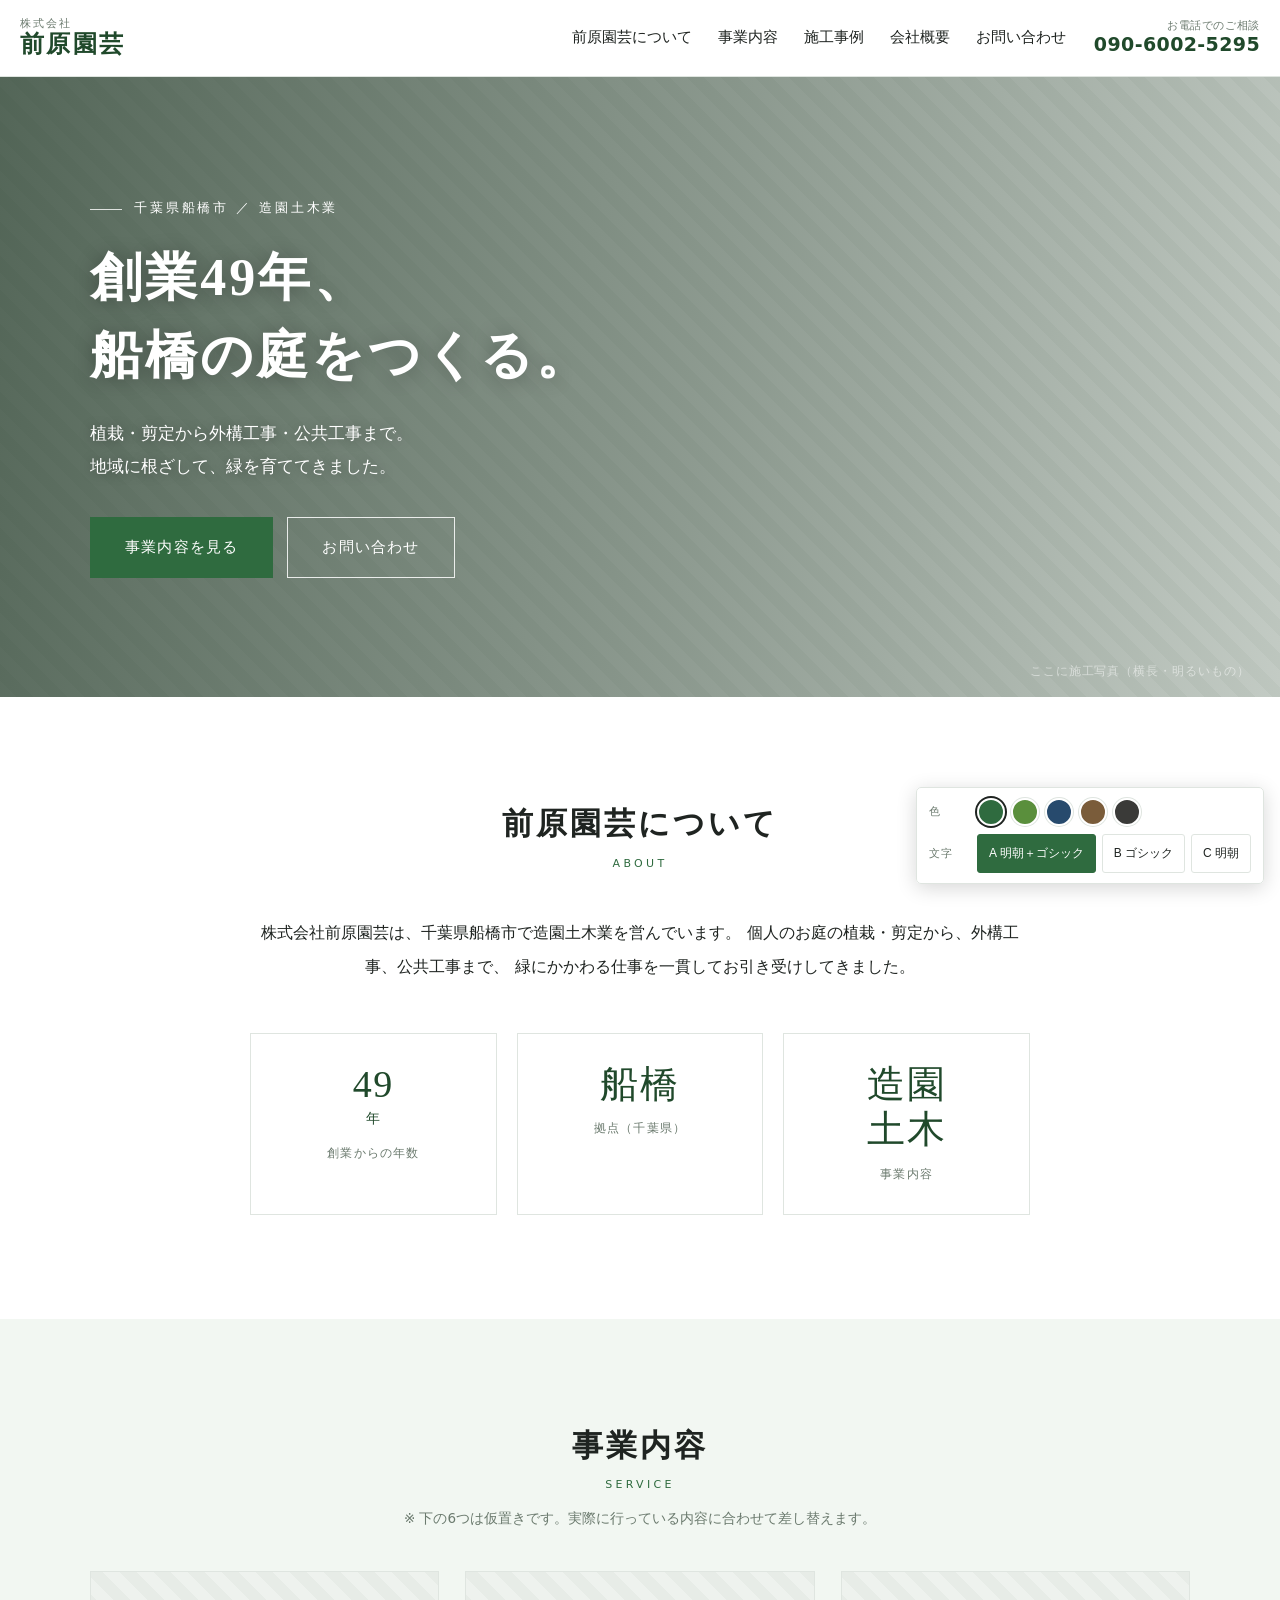
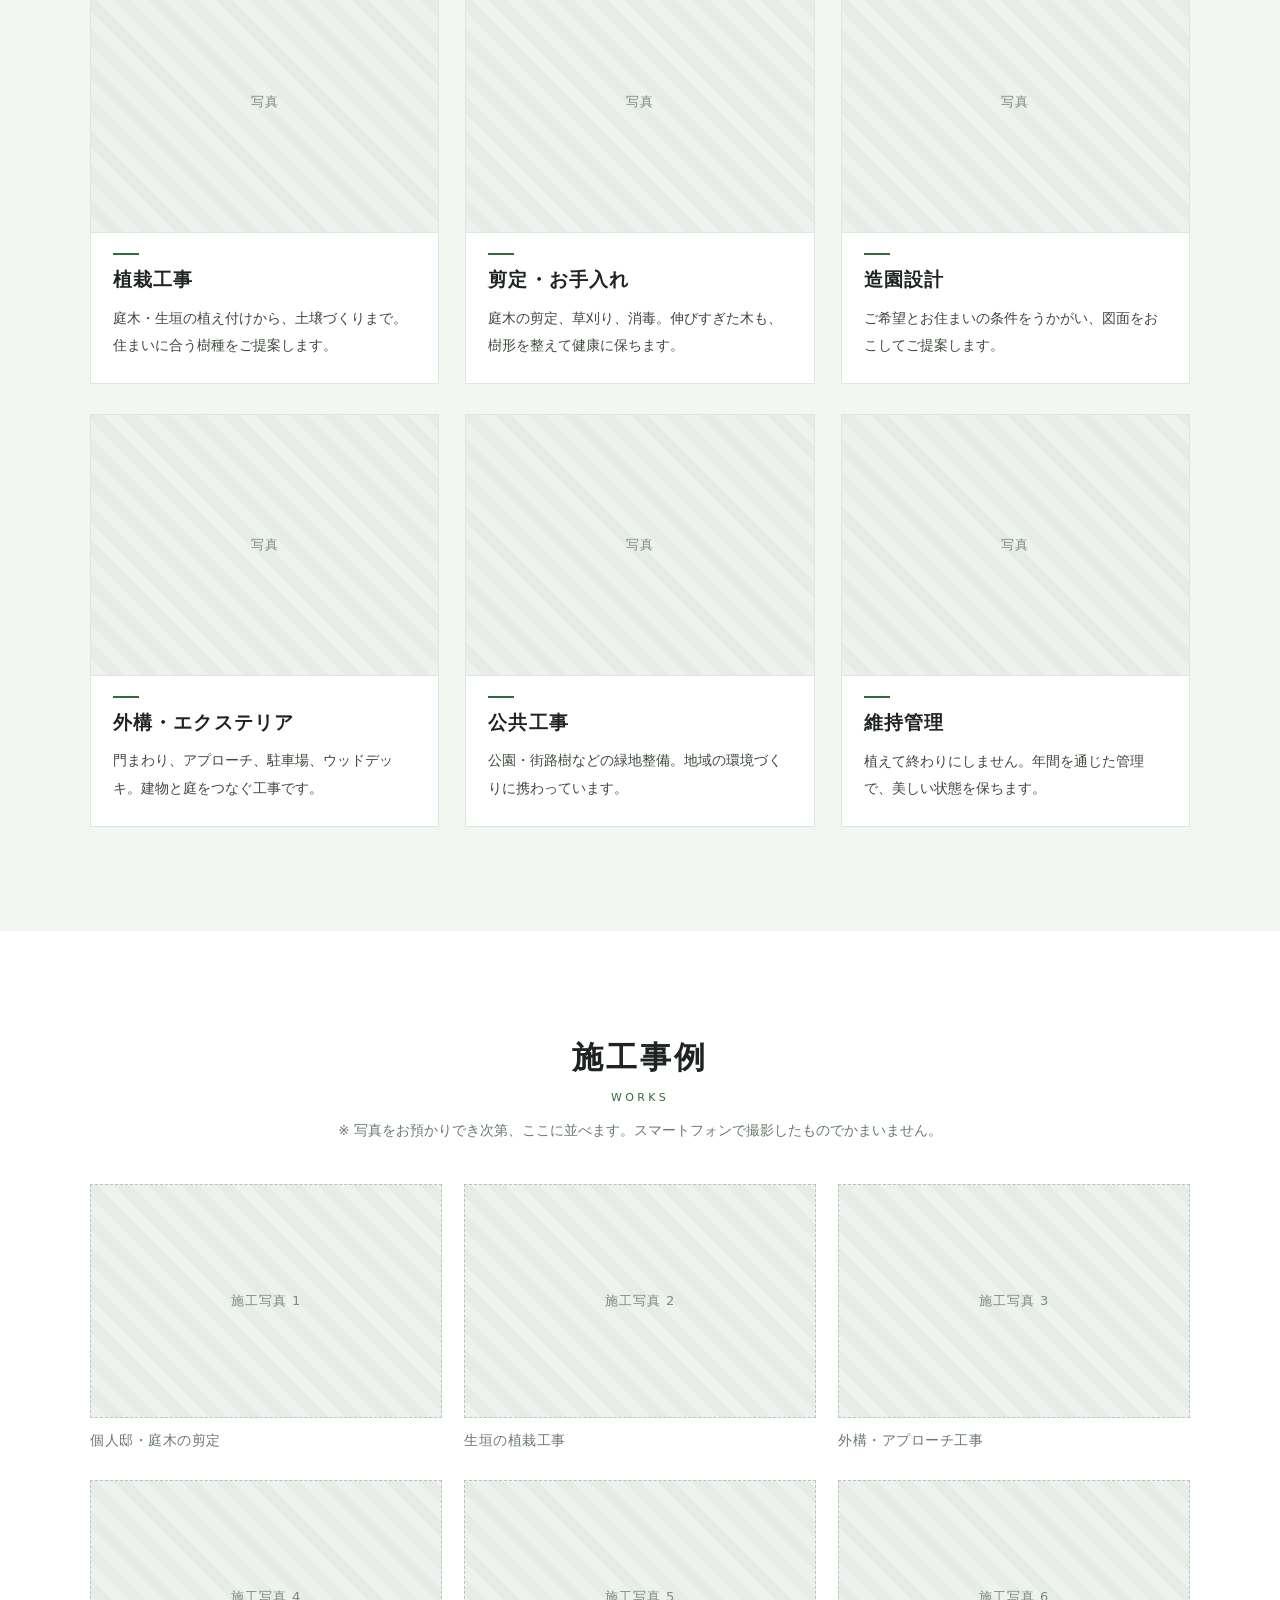
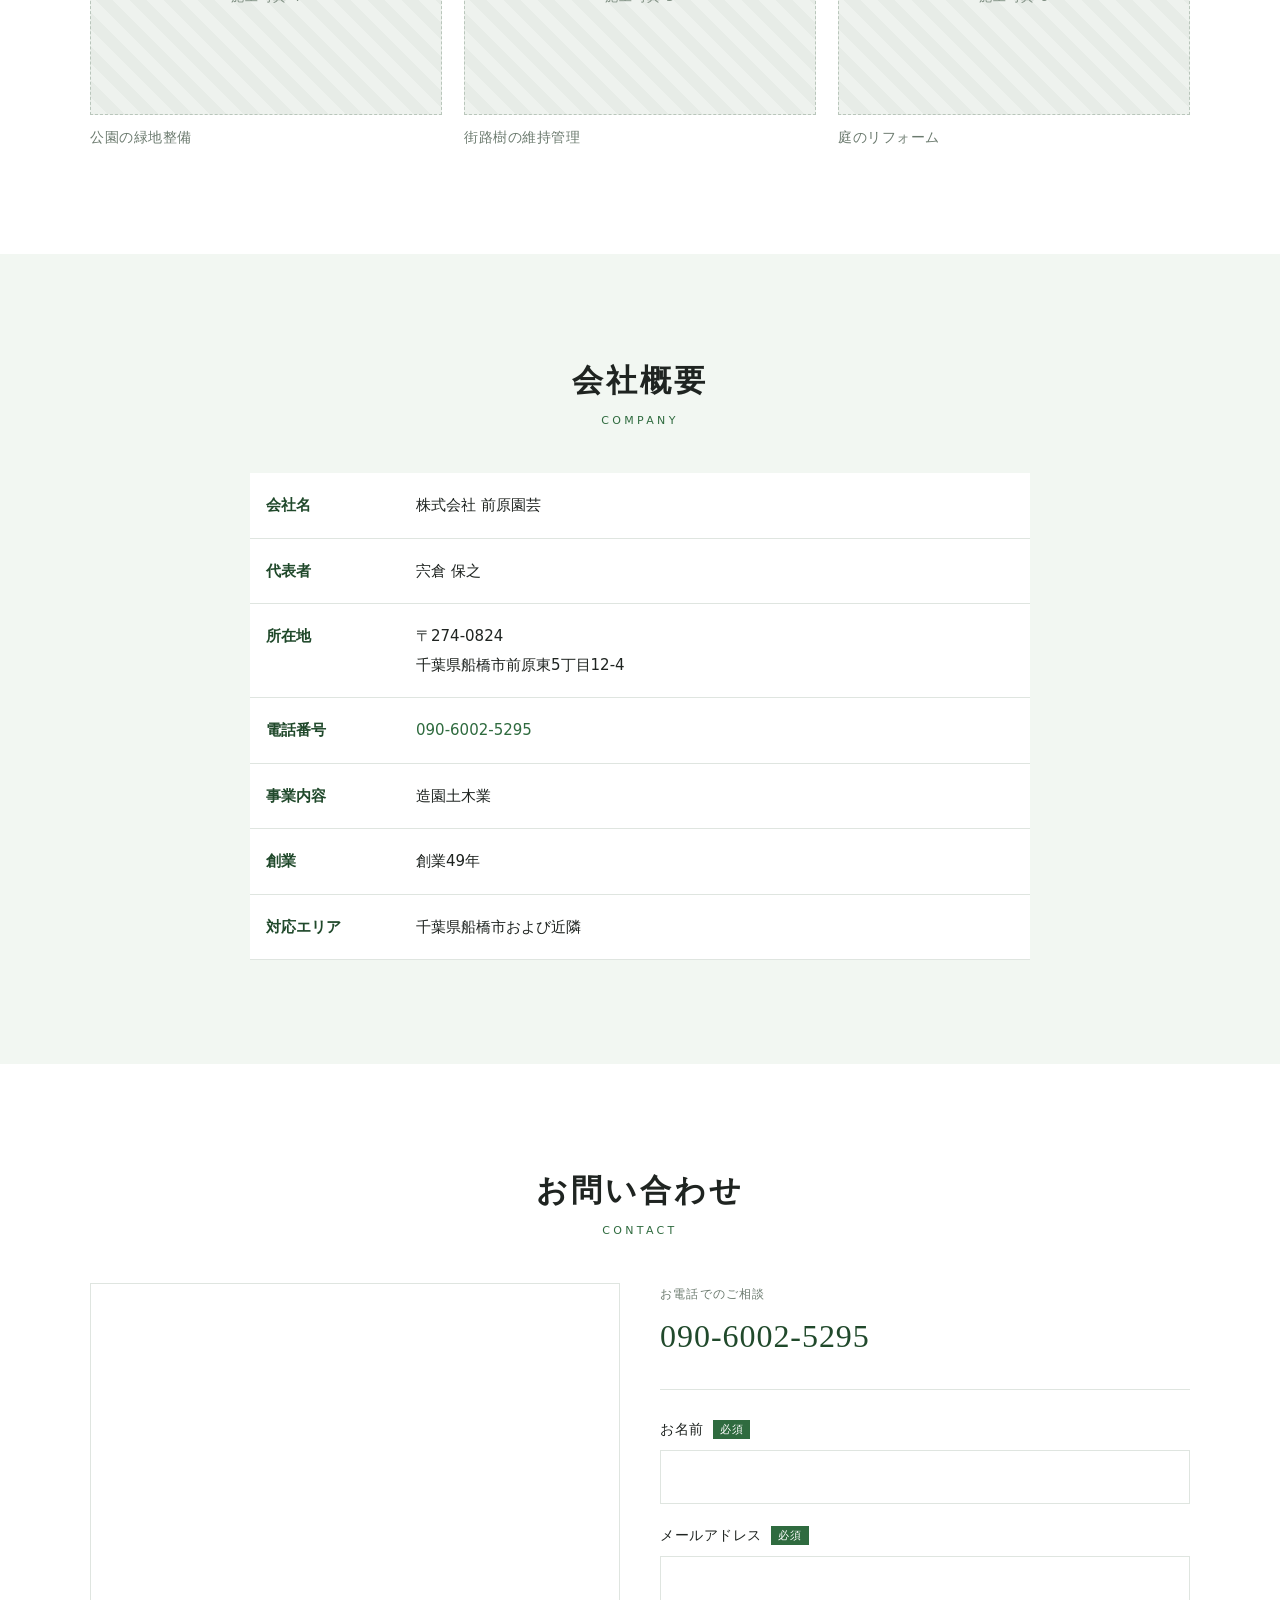
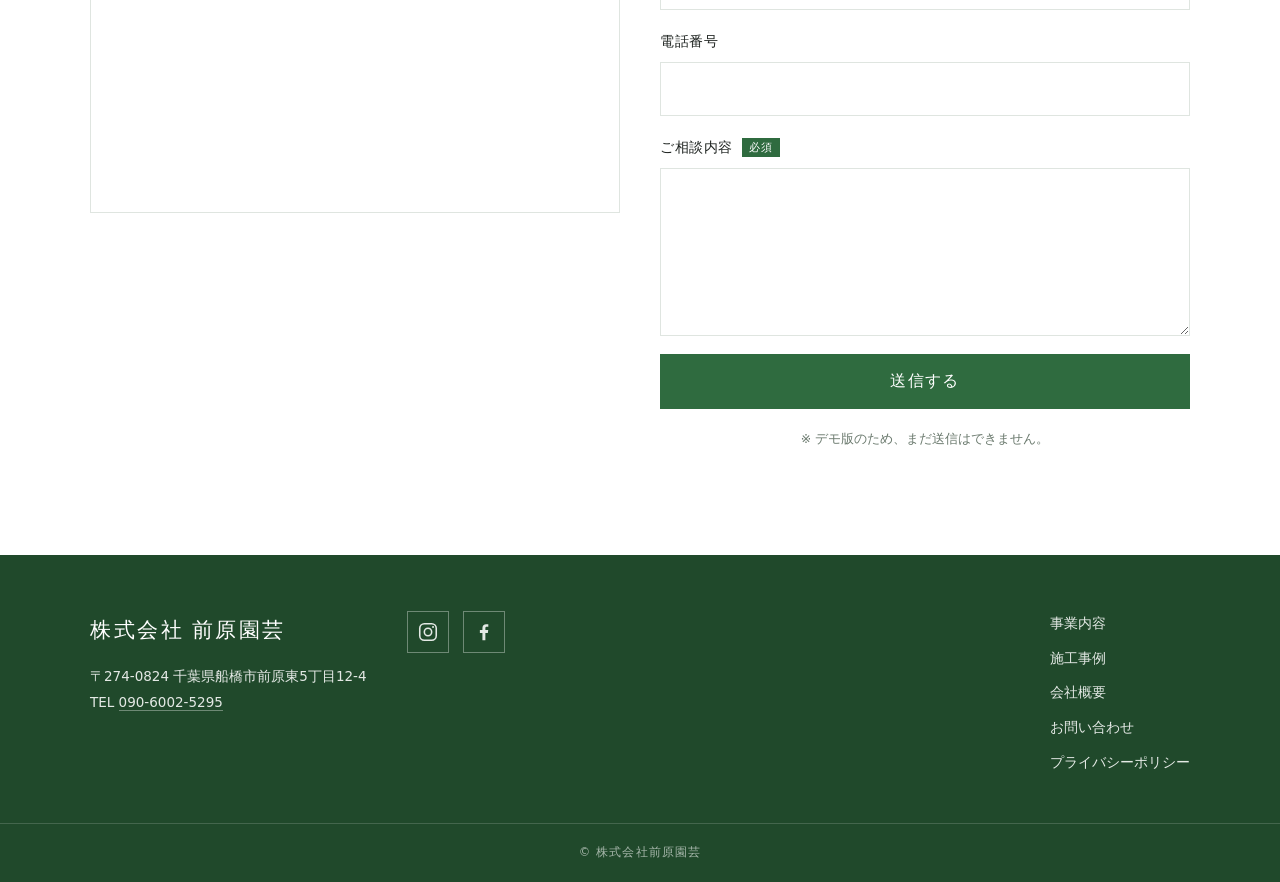
==== index.html @ 67236394 "前原園芸コーポレートサイト デモ版" ====
<!DOCTYPE html>
<html lang="ja">
<head>
<meta charset="UTF-8">
<meta name="viewport" content="width=device-width, initial-scale=1">

<!-- ★デモ版：公開時に必ず消す。検索結果に出さないための指定 -->
<meta name="robots" content="noindex,nofollow">

<title>株式会社前原園芸｜千葉県船橋市の造園土木</title>
<meta name="description" content="千葉県船橋市の造園土木業、株式会社前原園芸。創業49年。植栽・剪定・造園設計から外構工事・公共工事まで承ります。">
<!-- フォント（パターンB・Cで使用）。1つに決まったら、使う分だけ残す -->
<link rel="preconnect" href="https://fonts.googleapis.com">
<link rel="preconnect" href="https://fonts.gstatic.com" crossorigin>
<link href="https://fonts.googleapis.com/css2?family=Noto+Sans+JP:wght@400;500;700&family=Noto+Serif+JP:wght@400;600&family=Shippori+Mincho+B1:wght@600&display=swap" rel="stylesheet">

<!-- ★色とフォントのパターン。決まったら1つずつだけ残して、下の切り替えパネルを消す -->
<link rel="stylesheet" href="color-a.css" id="colorset">
<link rel="stylesheet" href="font-a.css" id="fontset">
<link rel="stylesheet" href="style.css">
</head>
<body>

<!-- ══════════ ヘッダー ══════════ -->
<header class="header">
  <div class="header__inner">
    <a class="logo" href="#top">
      <span class="logo__sub">株式会社</span>
      <span class="logo__main">前原園芸</span>
    </a>

    <nav class="nav" id="nav">
      <a href="#about">前原園芸について</a>
      <a href="#service">事業内容</a>
      <a href="#works">施工事例</a>
      <a href="#company">会社概要</a>
      <a href="#contact">お問い合わせ</a>
    </nav>

    <a class="header__tel" href="tel:09060025295">
      <span class="header__tel-label">お電話でのご相談</span>
      <span class="header__tel-num">090-6002-5295</span>
    </a>

    <button class="burger" id="burger" aria-label="メニューを開く" aria-expanded="false">
      <span></span><span></span><span></span>
    </button>
  </div>
</header>

<!-- ══════════ ヒーロー ══════════ -->
<section class="hero" id="top">
  <!-- ★写真が届いたら、この div の背景に施工写真を入れる -->
  <div class="hero__media ph ph--hero" data-ph="ここに施工写真（横長・明るいもの）"></div>
  <div class="hero__body">
    <p class="hero__eyebrow">千葉県船橋市 ／ 造園土木業</p>
    <h1 class="hero__title">創業49年、<br>船橋の庭をつくる。</h1>
    <p class="hero__lead">植栽・剪定から外構工事・公共工事まで。<br>地域に根ざして、緑を育ててきました。</p>
    <div class="hero__btns">
      <a class="btn btn--primary" href="#service">事業内容を見る</a>
      <a class="btn btn--ghost" href="#contact">お問い合わせ</a>
    </div>
  </div>
</section>

<!-- ══════════ 前原園芸について ══════════ -->
<section class="section" id="about">
  <div class="wrap wrap--narrow">
    <h2 class="sec-title">前原園芸について<span class="sec-title__en">ABOUT</span></h2>
    <p class="lead-text">
      株式会社前原園芸は、千葉県船橋市で造園土木業を営んでいます。<!-- ★本文は仮。お客さんの紹介文が届いたら差し替える -->
      個人のお庭の植栽・剪定から、外構工事、公共工事まで、
      緑にかかわる仕事を一貫してお引き受けしてきました。
    </p>
    <ul class="facts">
      <li class="facts__item"><span class="facts__num">49</span><span class="facts__unit">年</span><span class="facts__label">創業からの年数</span></li>
      <li class="facts__item"><span class="facts__num">船橋</span><span class="facts__label">拠点（千葉県）</span></li>
      <li class="facts__item"><span class="facts__num">造園<br>土木</span><span class="facts__label">事業内容</span></li>
    </ul>
  </div>
</section>

<!-- ══════════ 事業内容 ══════════ -->
<section class="section section--soft" id="service">
  <div class="wrap">
    <h2 class="sec-title">事業内容<span class="sec-title__en">SERVICE</span></h2>
    <p class="sec-desc">※ 下の6つは仮置きです。実際に行っている内容に合わせて差し替えます。</p>

    <div class="cards">
      <article class="card">
        <div class="ph ph--card" data-ph="写真"></div>
        <h3 class="card__title">植栽工事</h3>
        <p class="card__text">庭木・生垣の植え付けから、土壌づくりまで。住まいに合う樹種をご提案します。</p>
      </article>
      <article class="card">
        <div class="ph ph--card" data-ph="写真"></div>
        <h3 class="card__title">剪定・お手入れ</h3>
        <p class="card__text">庭木の剪定、草刈り、消毒。伸びすぎた木も、樹形を整えて健康に保ちます。</p>
      </article>
      <article class="card">
        <div class="ph ph--card" data-ph="写真"></div>
        <h3 class="card__title">造園設計</h3>
        <p class="card__text">ご希望とお住まいの条件をうかがい、図面をおこしてご提案します。</p>
      </article>
      <article class="card">
        <div class="ph ph--card" data-ph="写真"></div>
        <h3 class="card__title">外構・エクステリア</h3>
        <p class="card__text">門まわり、アプローチ、駐車場、ウッドデッキ。建物と庭をつなぐ工事です。</p>
      </article>
      <article class="card">
        <div class="ph ph--card" data-ph="写真"></div>
        <h3 class="card__title">公共工事</h3>
        <p class="card__text">公園・街路樹などの緑地整備。地域の環境づくりに携わっています。</p>
      </article>
      <article class="card">
        <div class="ph ph--card" data-ph="写真"></div>
        <h3 class="card__title">維持管理</h3>
        <p class="card__text">植えて終わりにしません。年間を通じた管理で、美しい状態を保ちます。</p>
      </article>
    </div>
  </div>
</section>

<!-- ══════════ 施工事例 ══════════ -->
<section class="section" id="works">
  <div class="wrap">
    <h2 class="sec-title">施工事例<span class="sec-title__en">WORKS</span></h2>
    <p class="sec-desc">※ 写真をお預かりでき次第、ここに並べます。スマートフォンで撮影したものでかまいません。</p>

    <div class="works">
      <figure class="works__item"><div class="ph ph--work" data-ph="施工写真 1"></div><figcaption>個人邸・庭木の剪定</figcaption></figure>
      <figure class="works__item"><div class="ph ph--work" data-ph="施工写真 2"></div><figcaption>生垣の植栽工事</figcaption></figure>
      <figure class="works__item"><div class="ph ph--work" data-ph="施工写真 3"></div><figcaption>外構・アプローチ工事</figcaption></figure>
      <figure class="works__item"><div class="ph ph--work" data-ph="施工写真 4"></div><figcaption>公園の緑地整備</figcaption></figure>
      <figure class="works__item"><div class="ph ph--work" data-ph="施工写真 5"></div><figcaption>街路樹の維持管理</figcaption></figure>
      <figure class="works__item"><div class="ph ph--work" data-ph="施工写真 6"></div><figcaption>庭のリフォーム</figcaption></figure>
    </div>
  </div>
</section>

<!-- ══════════ 会社概要 ══════════ -->
<section class="section section--soft" id="company">
  <div class="wrap wrap--narrow">
    <h2 class="sec-title">会社概要<span class="sec-title__en">COMPANY</span></h2>
    <table class="table">
      <tr><th>会社名</th><td>株式会社 前原園芸</td></tr>
      <tr><th>代表者</th><td>宍倉 保之</td></tr>
      <tr><th>所在地</th><td>〒274-0824<br>千葉県船橋市前原東5丁目12-4</td></tr>
      <tr><th>電話番号</th><td><a href="tel:09060025295">090-6002-5295</a></td></tr>
      <tr><th>事業内容</th><td>造園土木業</td></tr>
      <tr><th>創業</th><td>創業49年<!-- ★西暦が分かったら「1977年（昭和52年）」の形に直す --></td></tr>
      <tr><th>対応エリア</th><td>千葉県船橋市および近隣<!-- ★要確認 --></td></tr>
    </table>
  </div>
</section>

<!-- ══════════ お問い合わせ ══════════ -->
<section class="section" id="contact">
  <div class="wrap">
    <h2 class="sec-title">お問い合わせ<span class="sec-title__en">CONTACT</span></h2>

    <div class="contact">
      <div class="contact__map">
        <!-- ★地図：住所から表示。ピンの位置がずれていたら差し替える -->
        <iframe
          src="https://www.google.com/maps?q=%E5%8D%83%E8%91%89%E7%9C%8C%E8%88%B9%E6%A9%8B%E5%B8%82%E5%89%8D%E5%8E%9F%E6%9D%B15-12-4&output=embed"
          title="株式会社前原園芸の所在地"
          loading="lazy" referrerpolicy="no-referrer-when-downgrade"></iframe>
      </div>

      <div class="contact__body">
        <p class="contact__tel-block">
          <span class="contact__tel-label">お電話でのご相談</span>
          <a class="contact__tel" href="tel:09060025295">090-6002-5295</a>
        </p>

        <!-- ★デモ版のため、まだ送信できません。公開時にPHPのメールフォームをつなぎます -->
        <form class="form" onsubmit="return false;">
          <label><span class="form__head">お名前<span class="req">必須</span></span>
            <input type="text" name="name" required>
          </label>
          <label><span class="form__head">メールアドレス<span class="req">必須</span></span>
            <input type="email" name="email" required>
          </label>
          <label><span class="form__head">電話番号</span>
            <input type="tel" name="tel">
          </label>
          <label><span class="form__head">ご相談内容<span class="req">必須</span></span>
            <textarea name="body" rows="5" required></textarea>
          </label>
          <button class="btn btn--primary btn--wide" type="submit">送信する</button>
          <p class="form__note">※ デモ版のため、まだ送信はできません。</p>
        </form>
      </div>
    </div>
  </div>
</section>

<!-- ══════════ フッター ══════════ -->
<footer class="footer">
  <div class="wrap footer__inner">
    <div class="footer__brand">
      <p class="footer__name">株式会社 前原園芸</p>
      <p class="footer__addr">〒274-0824 千葉県船橋市前原東5丁目12-4<br>TEL <a href="tel:09060025295">090-6002-5295</a></p>
    </div>

    <!-- ★SNS：URLが分かり次第 href を差し替える。使っていないものは削除する -->
    <div class="footer__sns">
      <a href="#" aria-label="Instagram" title="Instagram（URL未定）">
        <svg viewBox="0 0 24 24" width="22" height="22" fill="none" stroke="currentColor" stroke-width="1.7">
          <rect x="3" y="3" width="18" height="18" rx="5"/><circle cx="12" cy="12" r="4"/><circle cx="17.5" cy="6.5" r="1.1" fill="currentColor" stroke="none"/>
        </svg>
      </a>
      <a href="#" aria-label="Facebook" title="Facebook（URL未定）">
        <svg viewBox="0 0 24 24" width="22" height="22" fill="currentColor">
          <path d="M13.5 21v-8h2.7l.4-3.1h-3.1V7.9c0-.9.25-1.5 1.55-1.5h1.65V3.6c-.29-.04-1.27-.12-2.41-.12-2.38 0-4.01 1.45-4.01 4.12V9.9H7.5V13h2.78v8h3.22z"/>
        </svg>
      </a>
    </div>

    <nav class="footer__nav">
      <a href="#service">事業内容</a>
      <a href="#works">施工事例</a>
      <a href="#company">会社概要</a>
      <a href="#contact">お問い合わせ</a>
      <!-- ★プライバシーポリシーのページは、作ることが決まったら privacy.html を用意して差し替える -->
      <a href="#">プライバシーポリシー</a>
    </nav>
  </div>
  <p class="copyright">&copy; 株式会社前原園芸</p>
</footer>

<!-- ══════════ ★デモ専用：色とフォントの切り替え（決定したら、このブロックとscriptを削除する） ══════════ -->
<div class="pick" id="pick">
  <div class="pick__row">
    <span class="pick__label">色</span>
    <button class="sw" data-color="a" style="--c:#2f6b3f" title="深緑（現在）"></button>
    <button class="sw" data-color="b" style="--c:#5a8f3c" title="若草"></button>
    <button class="sw" data-color="c" style="--c:#274a6d" title="藍"></button>
    <button class="sw" data-color="d" style="--c:#7a5c3a" title="土"></button>
    <button class="sw" data-color="e" style="--c:#3a3a38" title="墨"></button>
  </div>
  <div class="pick__row">
    <span class="pick__label">文字</span>
    <button data-font="a">A 明朝＋ゴシック</button>
    <button data-font="b">B ゴシック</button>
    <button data-font="c">C 明朝</button>
  </div>
</div>

<script>
// ★デモ専用：色とフォントの切り替え（?color=c&font=b のようにURLでも指定できる）
(function () {
  var box = document.getElementById('pick');
  var sets = {
    color: { link: document.getElementById('colorset'), keys: 'abcde', attr: 'color' },
    font:  { link: document.getElementById('fontset'),  keys: 'abc',   attr: 'font'  }
  };
  function apply(kind, k) {
    var set = sets[kind];
    if (set.keys.indexOf(k) < 0) k = 'a';
    set.link.href = kind + '-' + k + '.css';
    Array.prototype.forEach.call(box.querySelectorAll('[data-' + set.attr + ']'), function (b) {
      b.classList.toggle('is-on', b.dataset[set.attr] === k);
    });
    try { localStorage.setItem('maebara-' + kind, k); } catch (e) {}
  }
  var q = new URLSearchParams(location.search);
  Object.keys(sets).forEach(function (kind) {
    var saved = null;
    try { saved = localStorage.getItem('maebara-' + kind); } catch (e) {}
    apply(kind, q.get(kind) || saved || 'a');
  });
  box.addEventListener('click', function (e) {
    var d = e.target.dataset || {};
    if (d.color) apply('color', d.color);
    if (d.font)  apply('font',  d.font);
  });
})();
</script>

<script>
// スマートフォンのメニュー開閉
(function () {
  var b = document.getElementById('burger'), n = document.getElementById('nav');
  b.addEventListener('click', function () {
    var open = n.classList.toggle('is-open');
    b.classList.toggle('is-open', open);
    b.setAttribute('aria-expanded', open);
  });
  n.addEventListener('click', function (e) {
    if (e.target.tagName === 'A') { n.classList.remove('is-open'); b.classList.remove('is-open'); }
  });
})();
</script>

</body>
</html>
---- color-a.css ----
@charset "UTF-8";
/* 色パターンA：深緑 — 現在の色。造園らしく落ち着いた深い緑 */
:root{
  --accent:#2f6b3f;
  --accent-dark:#20492b;
  --accent-pale:#f2f7f2;
  /* ヒーロー写真の上にかける覆い（左が濃く、右が薄い） */
  --veil-1:rgba(24,48,30,.72);
  --veil-2:rgba(24,48,30,.45);
  --veil-3:rgba(24,48,30,.2);
}
---- font-a.css ----
@charset "UTF-8";
/* パターンA：明朝の見出し × ゴシックの本文（端末の標準フォント）
   印象：老舗・落ち着き・堅実。Webフォントを読み込まないので表示が最速。 */
:root{
  --font-body:"Hiragino Kaku Gothic ProN","Yu Gothic","YuGothic","Meiryo",system-ui,sans-serif;
  --font-head:"Hiragino Mincho ProN","Yu Mincho","YuMincho",serif;
  --head-weight:600;
}
---- style.css ----
@charset "UTF-8";
/* ============================================================
   株式会社前原園芸 コーポレートサイト
   デモ版（2026-09-24）／シンプル・白ベース＋緑1色
   ============================================================ */

/* テーマ色（--accent 系）と フォント（--font 系）は
   color-*.css / font-*.css 側で定義する。1つに決まったら、ここへ直接書いてよい */
:root{
  --ink:#1f2421;
  --muted:#6b7a6e;
  --line:#dfe5e0;
  --white:#fff;
  --wrap:1100px;
  --header-h:76px;
}

*,*::before,*::after{box-sizing:border-box;}
html{scroll-behavior:smooth;scroll-padding-top:var(--header-h);}
body{
  margin:0;
  font-family:var(--font-body);
  font-size:16px;line-height:1.9;color:var(--ink);background:var(--white);
  -webkit-font-smoothing:antialiased;
}
img{max-width:100%;display:block;}
a{color:inherit;text-decoration:none;}
h1,h2,h3{font-family:var(--font-head);font-weight:var(--head-weight);line-height:1.5;margin:0;}
ul{list-style:none;margin:0;padding:0;}

.wrap{width:min(100% - 40px,var(--wrap));margin-inline:auto;}
.wrap--narrow{width:min(100% - 40px,780px);}

/* ── 写真の仮枠（写真が届いたら削除する） ───────────── */
.ph{
  position:relative;background:
    repeating-linear-gradient(45deg,#eef2ee 0 12px,#e7ece7 12px 24px);
  border:1px dashed #b9c6bb;display:grid;place-items:center;
}
.ph::after{
  content:attr(data-ph);font-size:13px;color:#7c8c7f;letter-spacing:.08em;
  font-family:var(--font-body);text-align:center;padding:0 12px;
}
.ph--card{aspect-ratio:4/3;}
.ph--work{aspect-ratio:3/2;}

/* ══ ヘッダー ══════════════════════════════════════ */
.header{
  position:sticky;top:0;z-index:50;background:rgba(255,255,255,.96);
  border-bottom:1px solid var(--line);backdrop-filter:blur(6px);
}
.header__inner{
  width:min(100% - 32px,1240px);margin-inline:auto;height:var(--header-h);
  display:flex;align-items:center;gap:28px;
}
.logo{display:flex;flex-direction:column;line-height:1.15;flex-shrink:0;}
.logo__sub{font-size:11px;color:var(--muted);letter-spacing:.18em;}
.logo__main{
  font-family:var(--font-head);
  font-size:24px;font-weight:var(--head-weight);letter-spacing:.1em;color:var(--accent-dark);
}
.nav{display:flex;gap:26px;margin-left:auto;font-size:14.5px;}
.nav a{position:relative;padding:6px 0;color:var(--ink);transition:color .2s;}
.nav a::after{
  content:"";position:absolute;left:0;bottom:0;width:0;height:2px;
  background:var(--accent);transition:width .25s;
}
.nav a:hover{color:var(--accent);}
.nav a:hover::after{width:100%;}

.header__tel{display:flex;flex-direction:column;align-items:flex-end;line-height:1.3;flex-shrink:0;}
.header__tel-label{font-size:10.5px;color:var(--muted);letter-spacing:.06em;}
.header__tel-num{font-size:19px;font-weight:700;color:var(--accent-dark);letter-spacing:.02em;}

.burger{display:none;width:44px;height:44px;border:0;background:none;cursor:pointer;padding:10px;margin-left:auto;}
.burger span{display:block;height:2px;background:var(--accent-dark);margin:5px 0;transition:.3s;}
.burger.is-open span:nth-child(1){transform:translateY(7px) rotate(45deg);}
.burger.is-open span:nth-child(2){opacity:0;}
.burger.is-open span:nth-child(3){transform:translateY(-7px) rotate(-45deg);}

/* ══ ヒーロー ══════════════════════════════════════ */
.hero{position:relative;min-height:min(78vh,620px);display:grid;align-items:center;overflow:hidden;}
.hero__media{position:absolute;inset:0;border:0;}
.hero__media::before{
  content:"";position:absolute;inset:0;z-index:1;
  background:linear-gradient(100deg,var(--veil-1) 0%,var(--veil-2) 55%,var(--veil-3) 100%);
}
/* ヒーローの仮枠だけ、見出しと重ならないよう右下に逃がす */
.hero__media::after{
  position:absolute;right:18px;bottom:14px;z-index:2;
  color:#fff;opacity:.5;font-size:12px;
}
.hero__body{position:relative;z-index:3;width:min(100% - 40px,var(--wrap));margin-inline:auto;padding:80px 0;color:#fff;}
.hero__eyebrow{
  margin:0 0 18px;font-size:13px;letter-spacing:.22em;
  padding-left:44px;position:relative;
}
.hero__eyebrow::before{content:"";position:absolute;left:0;top:50%;width:32px;height:1px;background:rgba(255,255,255,.8);}
.hero__title{font-size:clamp(30px,5.2vw,52px);letter-spacing:.06em;text-shadow:0 2px 20px rgba(0,0,0,.3);}
.hero__lead{margin:22px 0 34px;font-size:clamp(14px,1.6vw,16.5px);line-height:2;text-shadow:0 1px 12px rgba(0,0,0,.35);}
.hero__btns{display:flex;gap:14px;flex-wrap:wrap;}

.btn{
  display:inline-block;padding:15px 34px;font-size:15px;letter-spacing:.08em;
  border:1.5px solid transparent;transition:.25s;cursor:pointer;
}
.btn--primary{background:var(--accent);color:#fff;border-color:var(--accent);}
.btn--primary:hover{background:var(--accent-dark);border-color:var(--accent-dark);}
.btn--ghost{border-color:rgba(255,255,255,.85);color:#fff;}
.btn--ghost:hover{background:rgba(255,255,255,.16);}
.btn--wide{width:100%;font-size:16px;padding:16px;}

/* ══ セクション共通 ═══════════════════════════════ */
.section{padding:clamp(60px,9vw,104px) 0;}
.section--soft{background:var(--accent-pale);}
.sec-title{
  font-size:clamp(23px,3.2vw,31px);letter-spacing:.1em;text-align:center;
  margin-bottom:12px;display:flex;flex-direction:column;align-items:center;gap:8px;
}
.sec-title__en{
  font-family:var(--font-body);font-size:11px;font-weight:400;
  letter-spacing:.3em;color:var(--accent);
}
.sec-desc{text-align:center;font-size:13.5px;color:var(--muted);margin:0 0 40px;}
.sec-title + .cards,.sec-title + .works,.sec-title + .table,.sec-title + .contact,.sec-title + .lead-text{margin-top:44px;}

.lead-text{font-size:16px;line-height:2.15;text-align:center;margin:0;}

/* ── 数字の並び ───────────────────────────── */
.facts{display:flex;gap:20px;margin-top:48px;flex-wrap:wrap;justify-content:center;}
.facts__item{
  flex:1 1 180px;border:1px solid var(--line);padding:28px 16px;text-align:center;background:#fff;
  display:flex;flex-direction:column;align-items:center;gap:4px;
}
.facts__num{
  font-family:var(--font-head);
  font-size:38px;line-height:1.2;color:var(--accent-dark);letter-spacing:.04em;
}
.facts__unit{font-size:14px;color:var(--accent-dark);margin-top:-6px;}
.facts__label{font-size:12px;color:var(--muted);letter-spacing:.1em;margin-top:6px;}

/* ── 事業内容カード ───────────────────────── */
.cards{display:grid;grid-template-columns:repeat(3,1fr);gap:30px 26px;}
.card{background:#fff;border:1px solid var(--line);}
.card .ph{border:0;border-bottom:1px solid var(--line);}
.card__title{
  font-size:18.5px;letter-spacing:.06em;padding:20px 22px 0;
  position:relative;
}
.card__title::before{content:"";display:block;width:26px;height:2px;background:var(--accent);margin-bottom:12px;}
.card__text{font-size:14px;line-height:1.95;color:#40493f;padding:10px 22px 24px;margin:0;}

/* ── 施工事例 ─────────────────────────────── */
.works{display:grid;grid-template-columns:repeat(3,1fr);gap:26px 22px;}
.works__item{margin:0;}
.works__item figcaption{font-size:13.5px;color:var(--muted);margin-top:10px;letter-spacing:.04em;}

/* ── 会社概要の表 ─────────────────────────── */
.table{width:100%;border-collapse:collapse;font-size:15px;background:#fff;}
.table th,.table td{border-bottom:1px solid var(--line);padding:18px 16px;text-align:left;vertical-align:top;}
.table th{width:150px;font-weight:600;color:var(--accent-dark);white-space:nowrap;}
.table a{color:var(--accent);}

/* ── お問い合わせ ─────────────────────────── */
.contact{display:grid;grid-template-columns:1fr 1fr;gap:40px;align-items:start;}
.contact__map{position:relative;aspect-ratio:1/1;border:1px solid var(--line);}
.contact__map iframe{position:absolute;inset:0;width:100%;height:100%;border:0;}
.contact__tel-block{display:flex;flex-direction:column;margin:0 0 26px;padding-bottom:22px;border-bottom:1px solid var(--line);}
.contact__tel-label{font-size:12px;color:var(--muted);letter-spacing:.1em;}
.contact__tel{
  font-family:var(--font-head);
  font-size:32px;color:var(--accent-dark);letter-spacing:.03em;
}
.form{display:flex;flex-direction:column;gap:18px;}
.form label{display:flex;flex-direction:column;gap:7px;font-size:14px;letter-spacing:.04em;}
.form__head{display:flex;align-items:center;gap:9px;}
.form input,.form textarea{
  font:inherit;font-size:15px;padding:12px 14px;border:1px solid var(--line);background:#fff;
  border-radius:0;transition:border-color .2s;
}
.form input:focus,.form textarea:focus{outline:0;border-color:var(--accent);}
.req{
  flex:0 0 auto;font-size:10.5px;letter-spacing:.08em;line-height:1.6;
  background:var(--accent);color:#fff;padding:1px 7px;
}
.form__note{font-size:12.5px;color:var(--muted);text-align:center;margin:0;}

/* ══ フッター ══════════════════════════════════════ */
.footer{background:var(--accent-dark);color:rgba(255,255,255,.88);padding:56px 0 0;margin-top:0;}
.footer__inner{display:flex;flex-wrap:wrap;gap:30px 40px;align-items:flex-start;}
.footer__name{
  font-family:var(--font-head);font-size:21px;letter-spacing:.12em;margin:0 0 12px;color:#fff;
}
.footer__addr{font-size:13.5px;line-height:1.95;margin:0;}
.footer__addr a{border-bottom:1px solid rgba(255,255,255,.35);}
.footer__sns{display:flex;gap:14px;}
.footer__sns a{
  width:42px;height:42px;border:1px solid rgba(255,255,255,.35);display:grid;place-items:center;transition:.25s;
}
.footer__sns a:hover{background:rgba(255,255,255,.14);}
.footer__nav{display:flex;flex-direction:column;gap:9px;margin-left:auto;font-size:13.5px;}
.footer__nav a:hover{text-decoration:underline;}
.copyright{
  text-align:center;font-size:11.5px;letter-spacing:.1em;color:rgba(255,255,255,.6);
  margin:48px 0 0;padding:18px 0;border-top:1px solid rgba(255,255,255,.16);
}

/* ══ スマートフォン・タブレット ═══════════════════ */
@media (max-width:900px){
  .cards{grid-template-columns:repeat(2,1fr);}
  .works{grid-template-columns:repeat(2,1fr);}
  .contact{grid-template-columns:1fr;gap:32px;}
  .contact__map{aspect-ratio:16/10;}
  .header__tel{display:none;}
  .burger{display:block;}
  .nav{
    position:absolute;top:var(--header-h);left:0;right:0;
    flex-direction:column;gap:0;background:#fff;border-bottom:1px solid var(--line);
    margin:0;max-height:0;overflow:hidden;transition:max-height .3s ease;
  }
  .nav.is-open{max-height:420px;}
  .nav a{padding:16px 20px;border-top:1px solid var(--line);font-size:15px;}
  .nav a::after{display:none;}
}
@media (max-width:560px){
  body{font-size:15px;}
  .cards,.works{grid-template-columns:1fr;}
  .hero{min-height:auto;}
  .hero__body{padding:64px 0;}
  .facts__item{flex:1 1 100%;}
  .table th{width:auto;display:block;border-bottom:0;padding-bottom:0;}
  .table td{display:block;padding-top:6px;}
  .footer__nav{margin-left:0;}
}

/* ══ ★デモ専用：色とフォントの切り替えパネル（決まったら、このブロックごと削除する） ══ */
.pick{
  position:fixed;right:16px;bottom:16px;z-index:100;
  background:rgba(255,255,255,.97);border:1px solid var(--line);padding:10px 12px;
  box-shadow:0 4px 20px rgba(0,0,0,.16);border-radius:5px;
  font-family:"Hiragino Kaku Gothic ProN","Yu Gothic",sans-serif;
  display:flex;flex-direction:column;gap:8px;
}
.pick__row{display:flex;align-items:center;gap:6px;}
.pick__label{
  font-size:10.5px;color:var(--muted);letter-spacing:.1em;
  width:42px;flex-shrink:0;
}
.pick__row button{
  font:inherit;font-size:12px;padding:7px 11px;cursor:pointer;
  border:1px solid var(--line);background:#fff;color:var(--ink);border-radius:3px;transition:.2s;
}
.pick__row button:hover{border-color:var(--accent);color:var(--accent);}
.pick__row button.is-on{background:var(--accent);border-color:var(--accent);color:#fff;}
/* 色見本の丸 */
.sw{width:28px;height:28px;padding:0!important;border-radius:50%!important;background:var(--c)!important;
  border:2px solid #fff!important;box-shadow:0 0 0 1px var(--line);}
.sw:hover{box-shadow:0 0 0 2px var(--muted);}
.sw.is-on{box-shadow:0 0 0 2px var(--ink);}
@media (max-width:560px){
  .pick{left:12px;right:12px;bottom:12px;}
  .pick__row{justify-content:center;flex-wrap:wrap;}
  .pick__row button:not(.sw){flex:1 1 auto;}
}
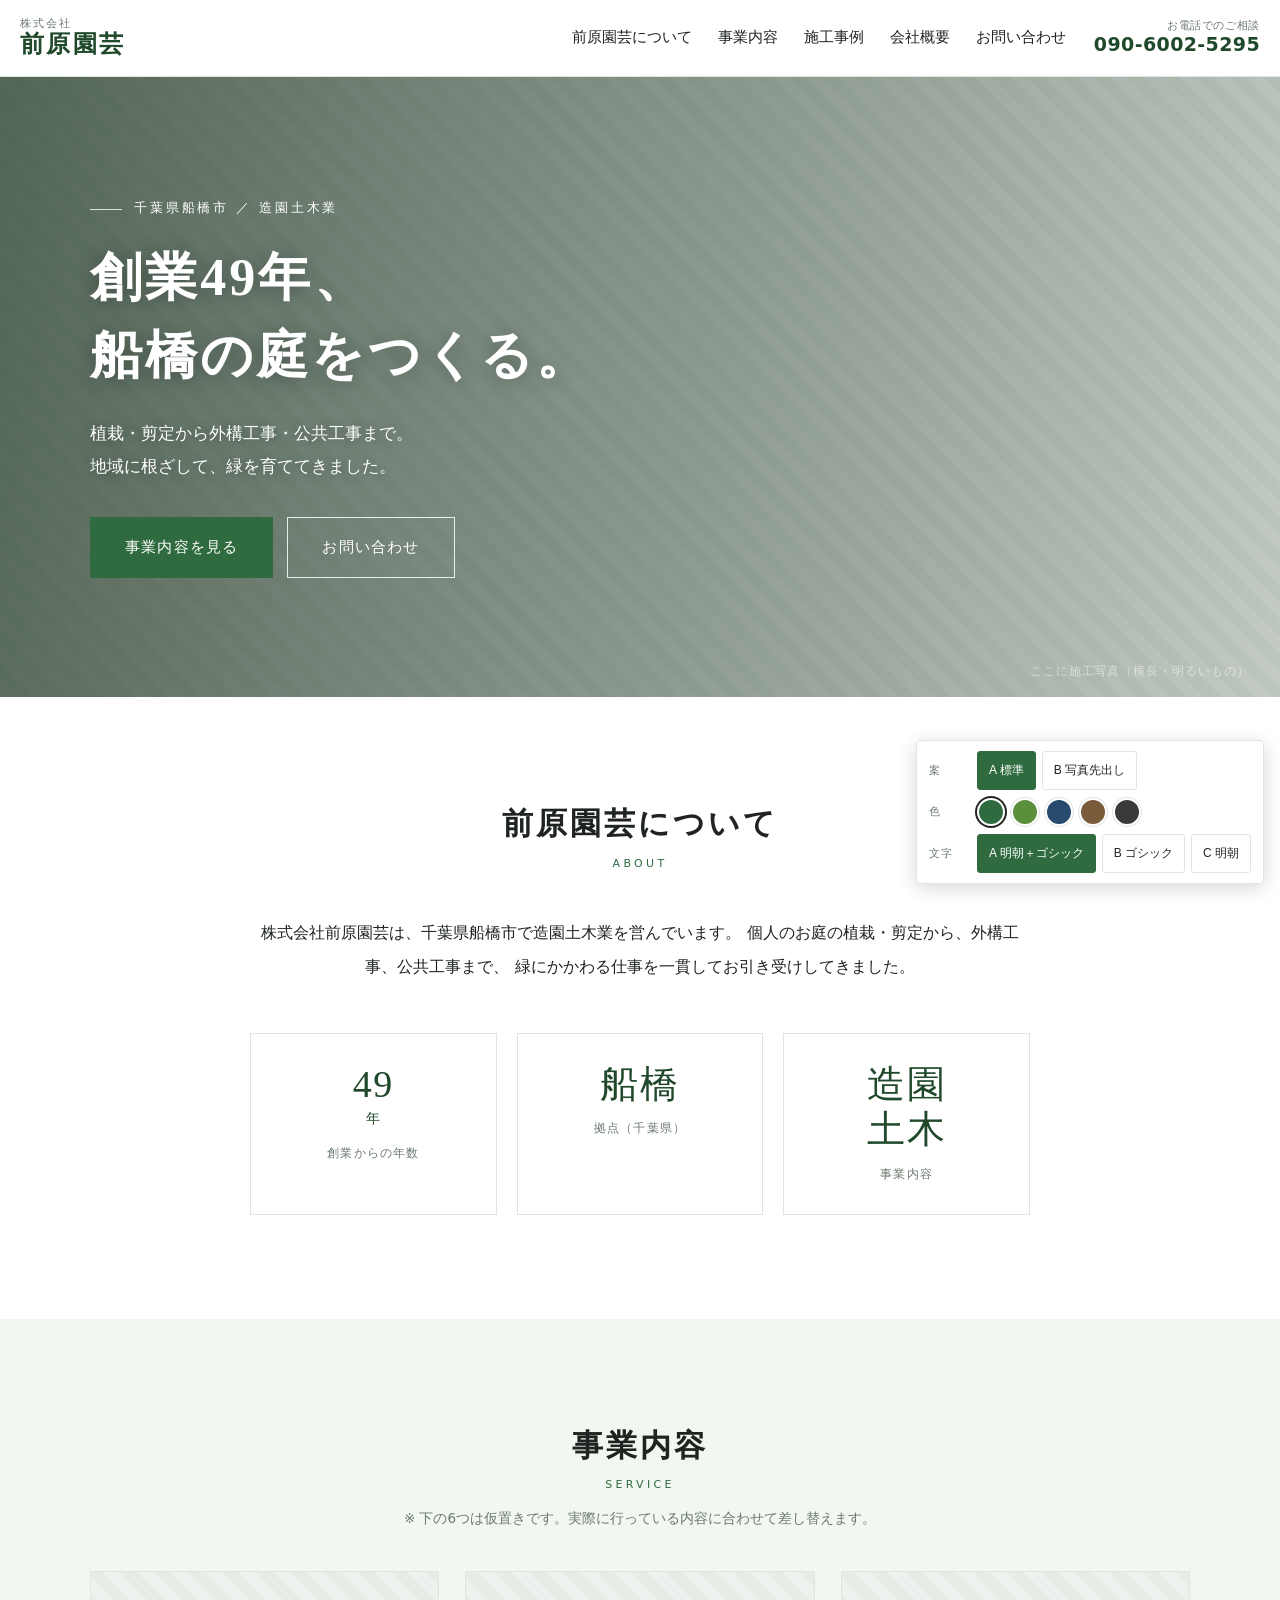
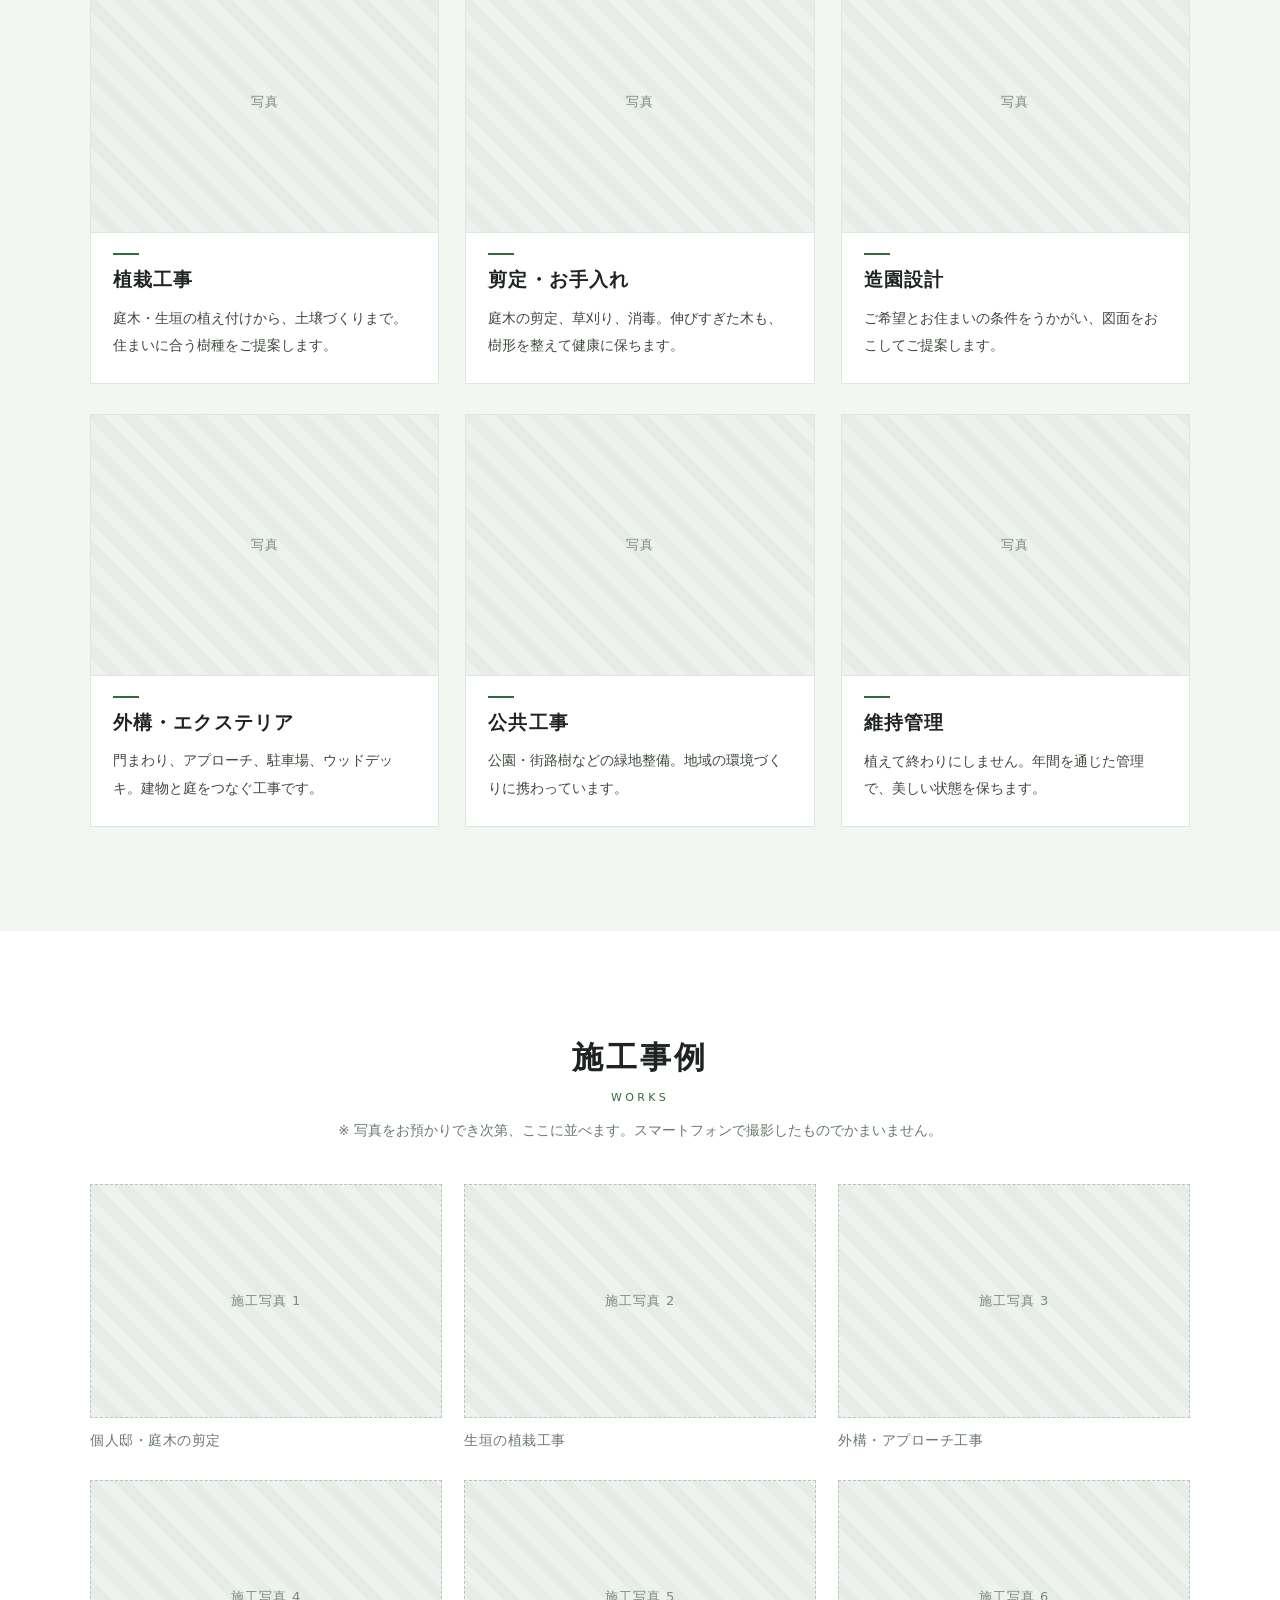
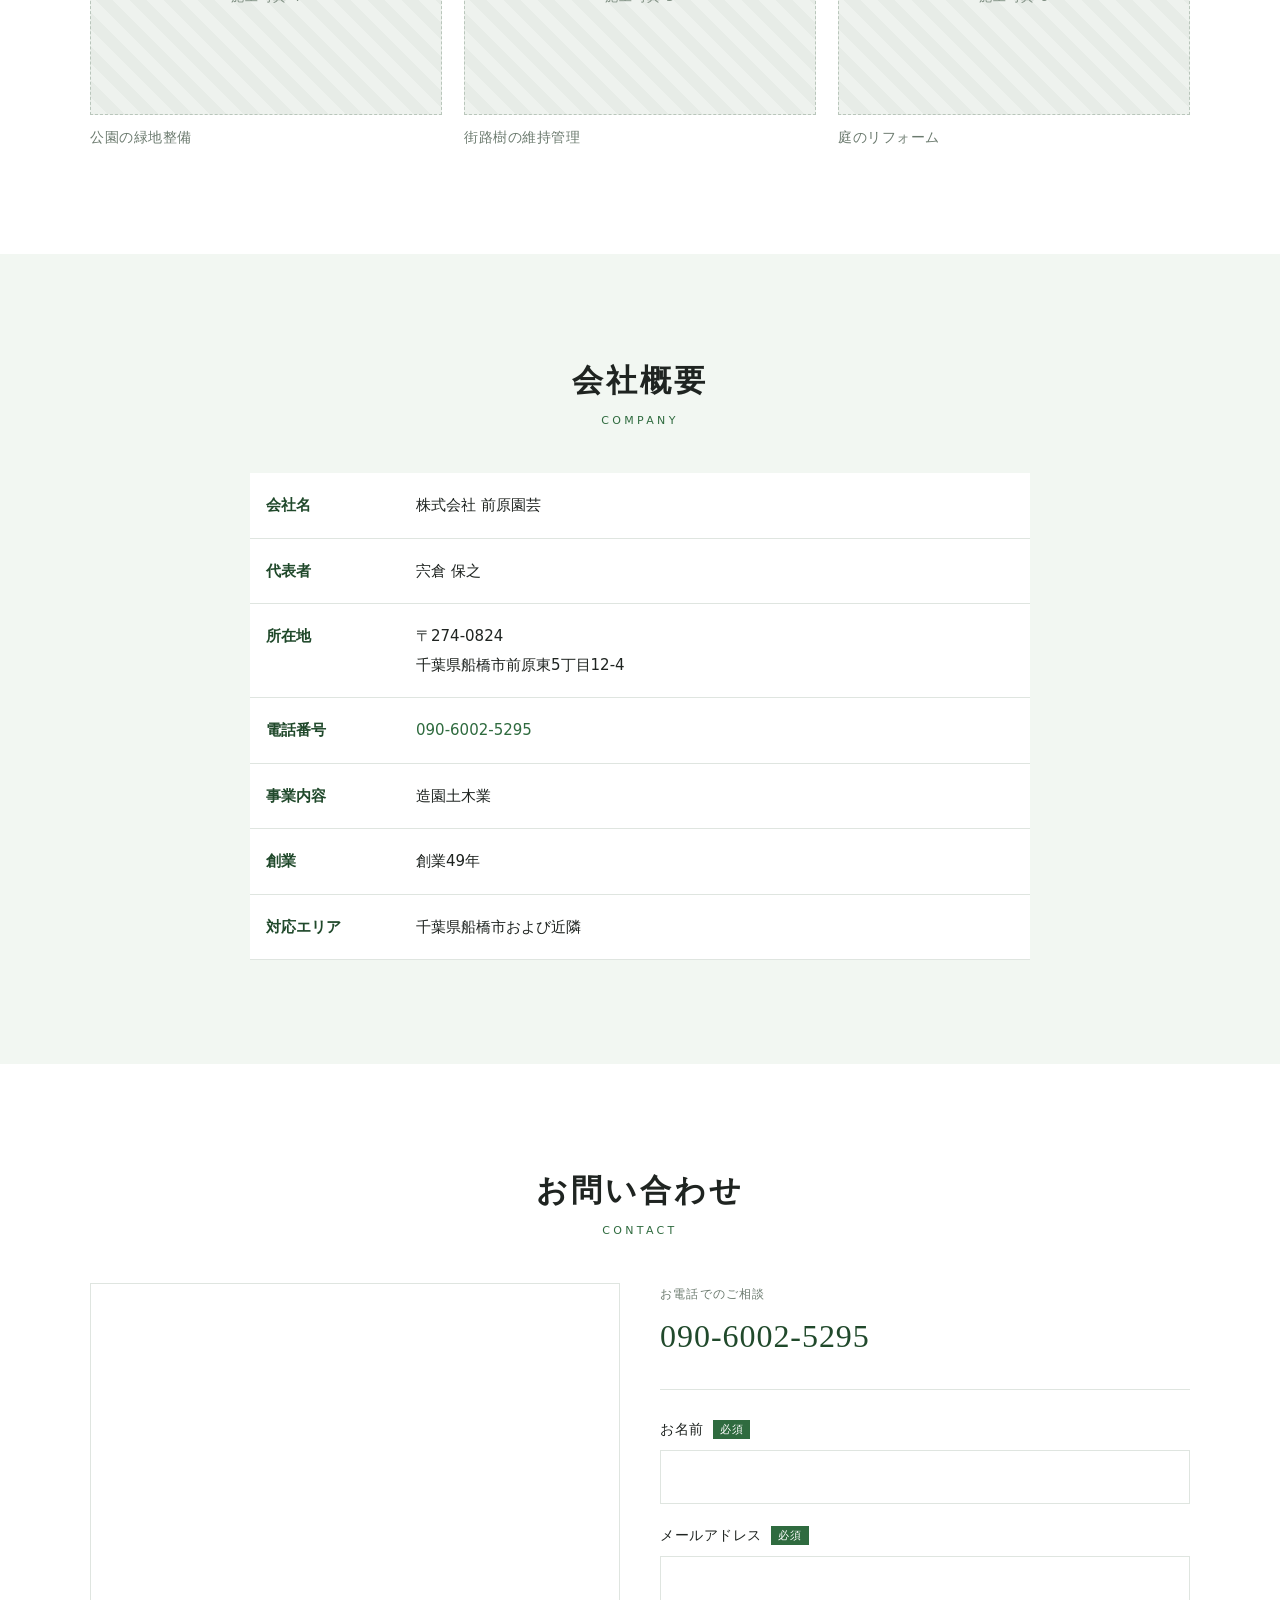
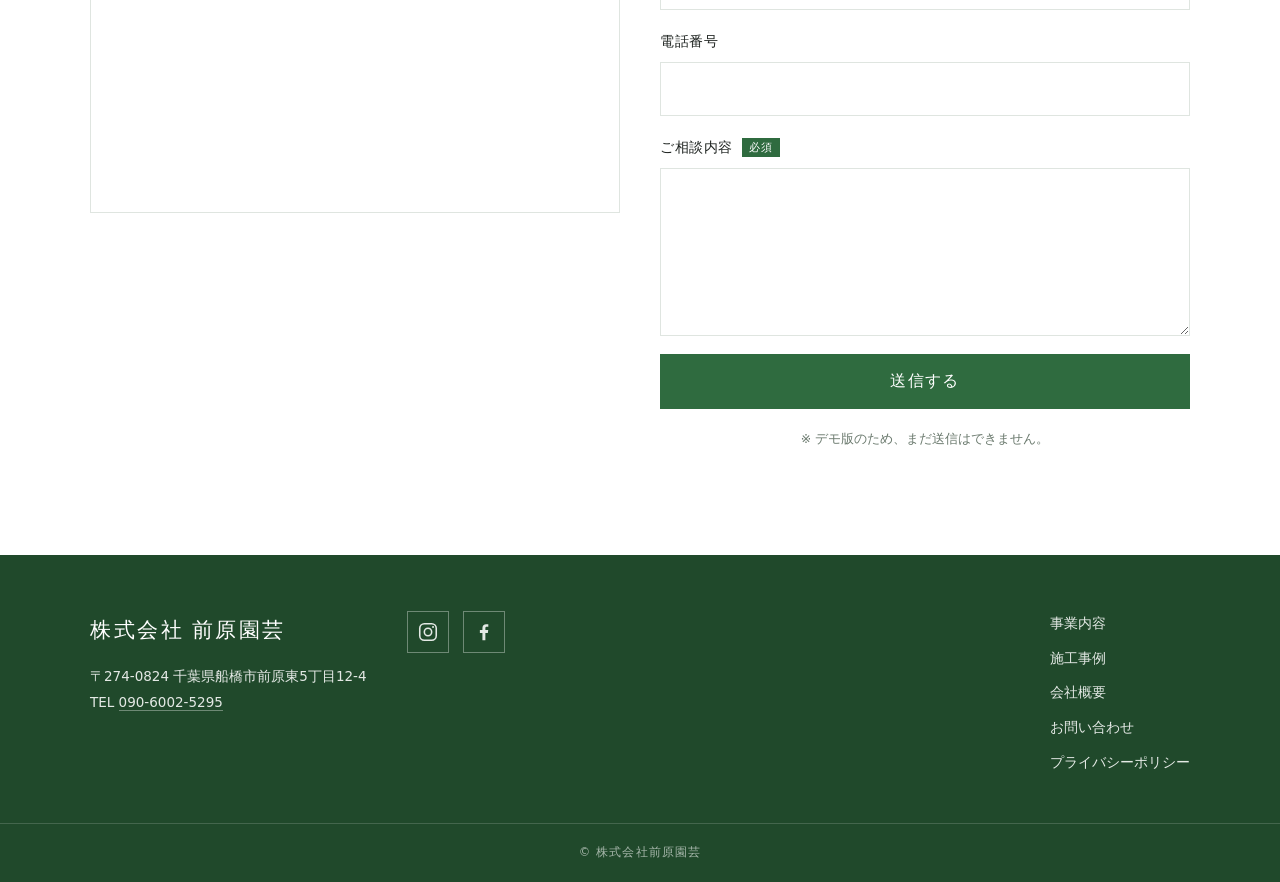
==== commit 4369b6dc: "案B（施工事例 先出し）を追加、フリー素材の写真を反映" ====
--- a/index.html
+++ b/index.html
@@ -232,6 +232,11 @@
 
 <!-- ══════════ ★デモ専用：色とフォントの切り替え（決定したら、このブロックとscriptを削除する） ══════════ -->
 <div class="pick" id="pick">
+  <div class="pick__row">
+    <span class="pick__label">案</span>
+    <span class="pick__link is-on">A 標準</span>
+    <a class="pick__link" href="pattern2.html">B 写真先出し</a>
+  </div>
   <div class="pick__row">
     <span class="pick__label">色</span>
     <button class="sw" data-color="a" style="--c:#2f6b3f" title="深緑（現在）"></button>
--- a/style.css
+++ b/style.css
@@ -246,12 +246,12 @@
   font-size:10.5px;color:var(--muted);letter-spacing:.1em;
   width:42px;flex-shrink:0;
 }
-.pick__row button{
+.pick__row button,.pick__link{
   font:inherit;font-size:12px;padding:7px 11px;cursor:pointer;
   border:1px solid var(--line);background:#fff;color:var(--ink);border-radius:3px;transition:.2s;
 }
-.pick__row button:hover{border-color:var(--accent);color:var(--accent);}
-.pick__row button.is-on{background:var(--accent);border-color:var(--accent);color:#fff;}
+.pick__row button:hover,.pick__link:hover{border-color:var(--accent);color:var(--accent);}
+.pick__row button.is-on,.pick__link.is-on{background:var(--accent);border-color:var(--accent);color:#fff;cursor:default;}
 /* 色見本の丸 */
 .sw{width:28px;height:28px;padding:0!important;border-radius:50%!important;background:var(--c)!important;
   border:2px solid #fff!important;box-shadow:0 0 0 1px var(--line);}
@@ -260,5 +260,5 @@
 @media (max-width:560px){
   .pick{left:12px;right:12px;bottom:12px;}
   .pick__row{justify-content:center;flex-wrap:wrap;}
-  .pick__row button:not(.sw){flex:1 1 auto;}
-}
+  .pick__row button:not(.sw),.pick__link{flex:1 1 auto;text-align:center;}
+}
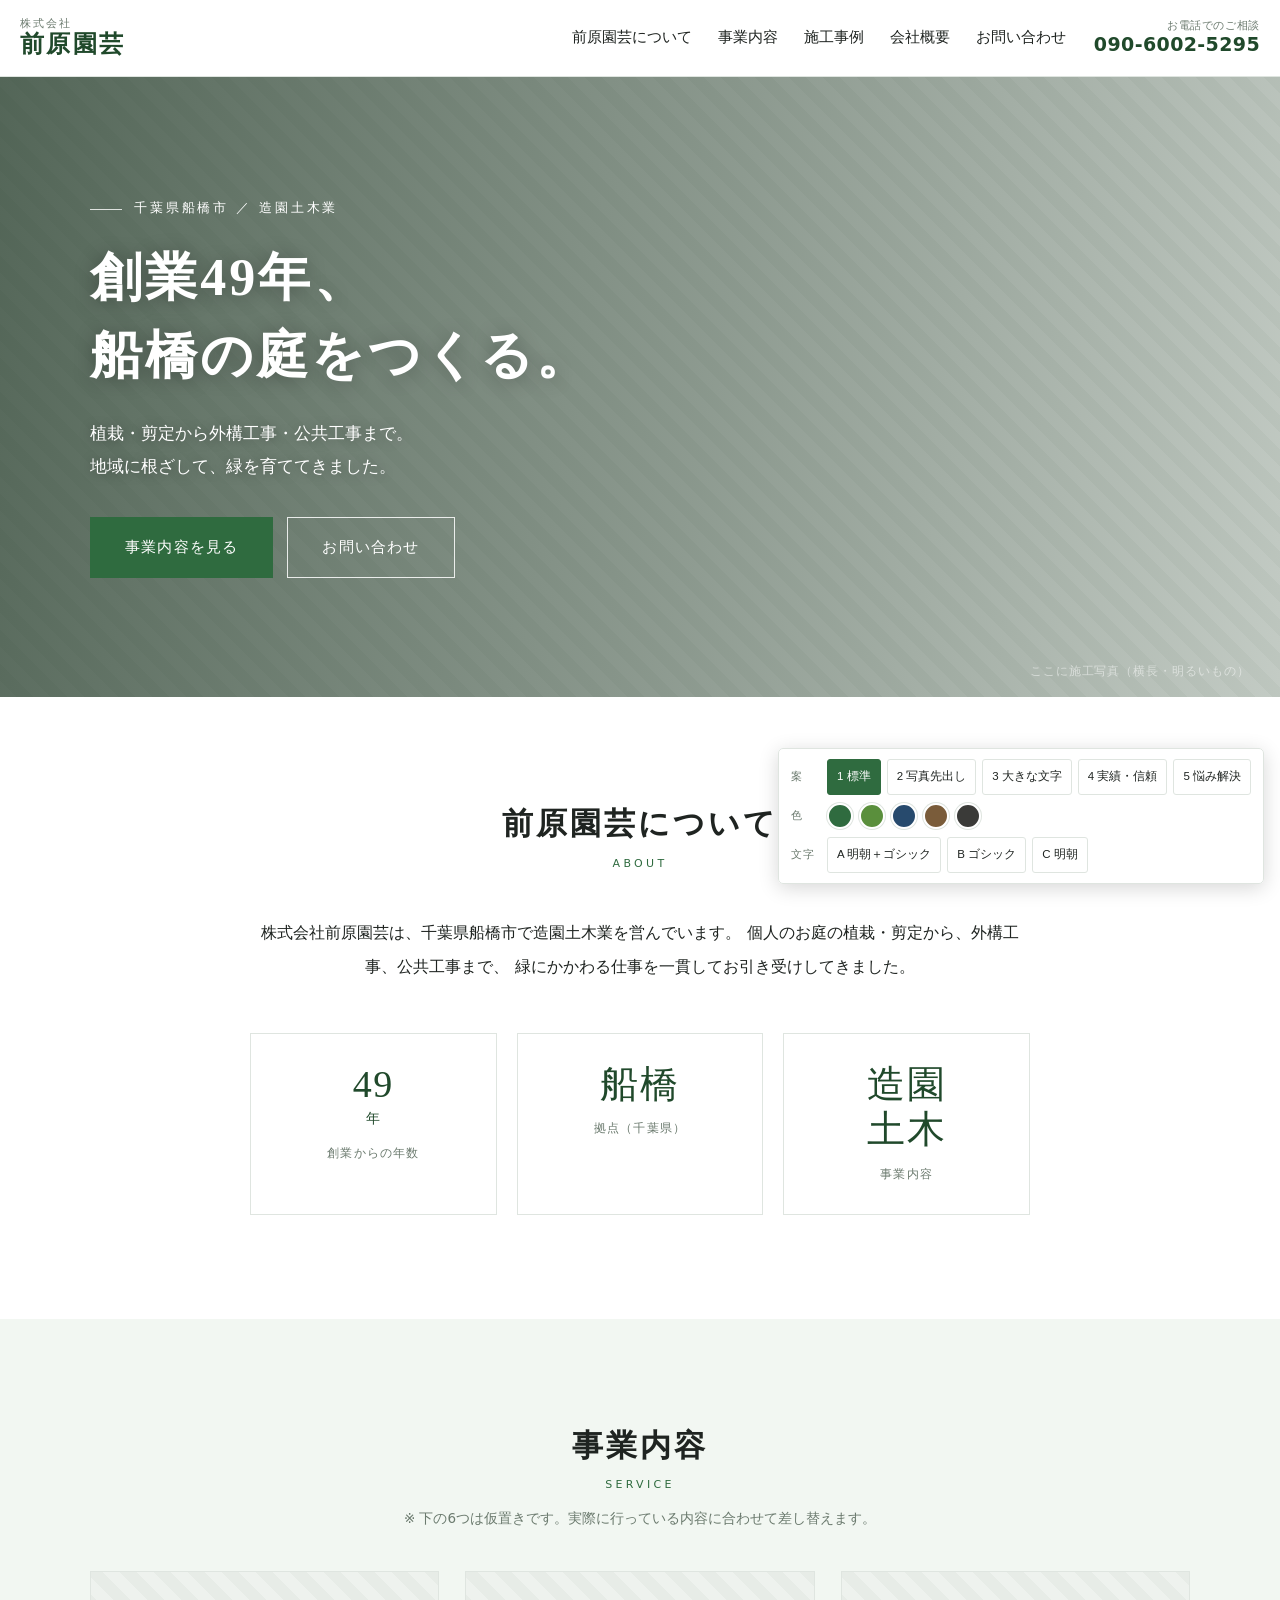
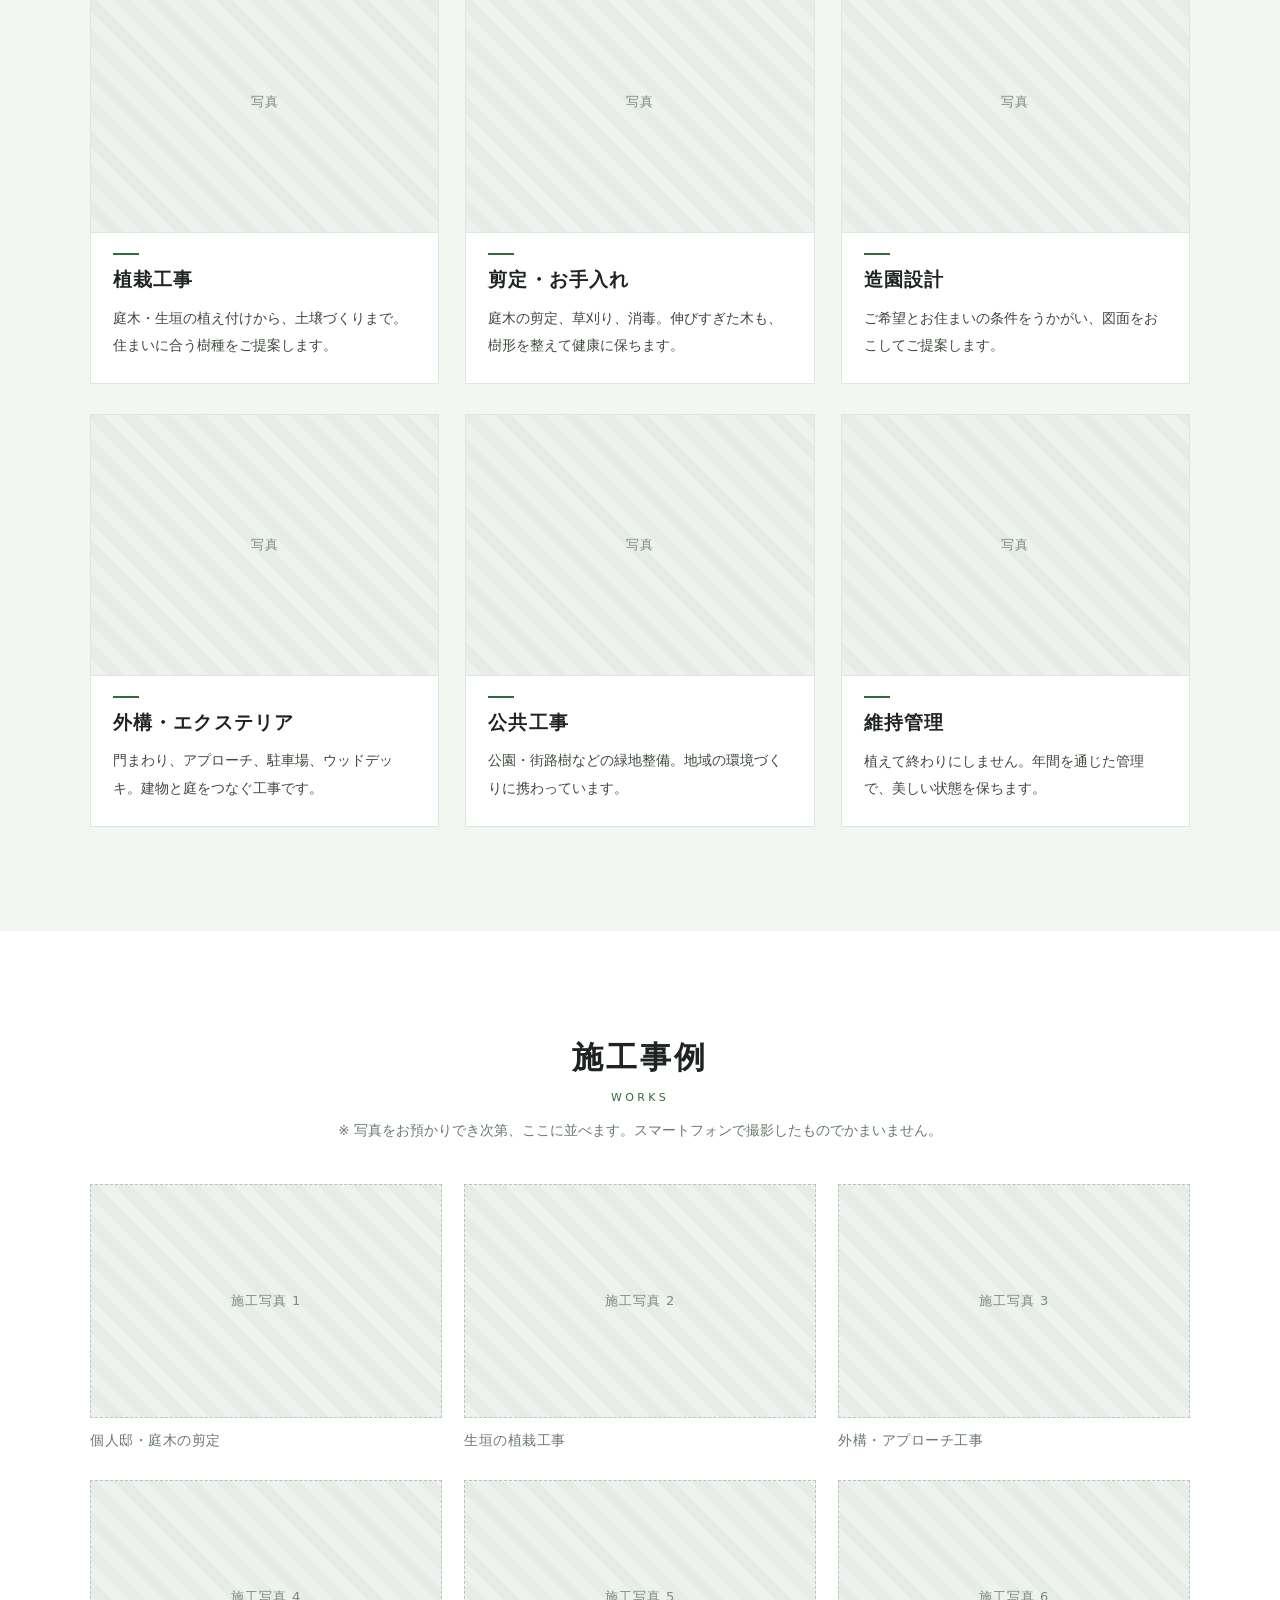
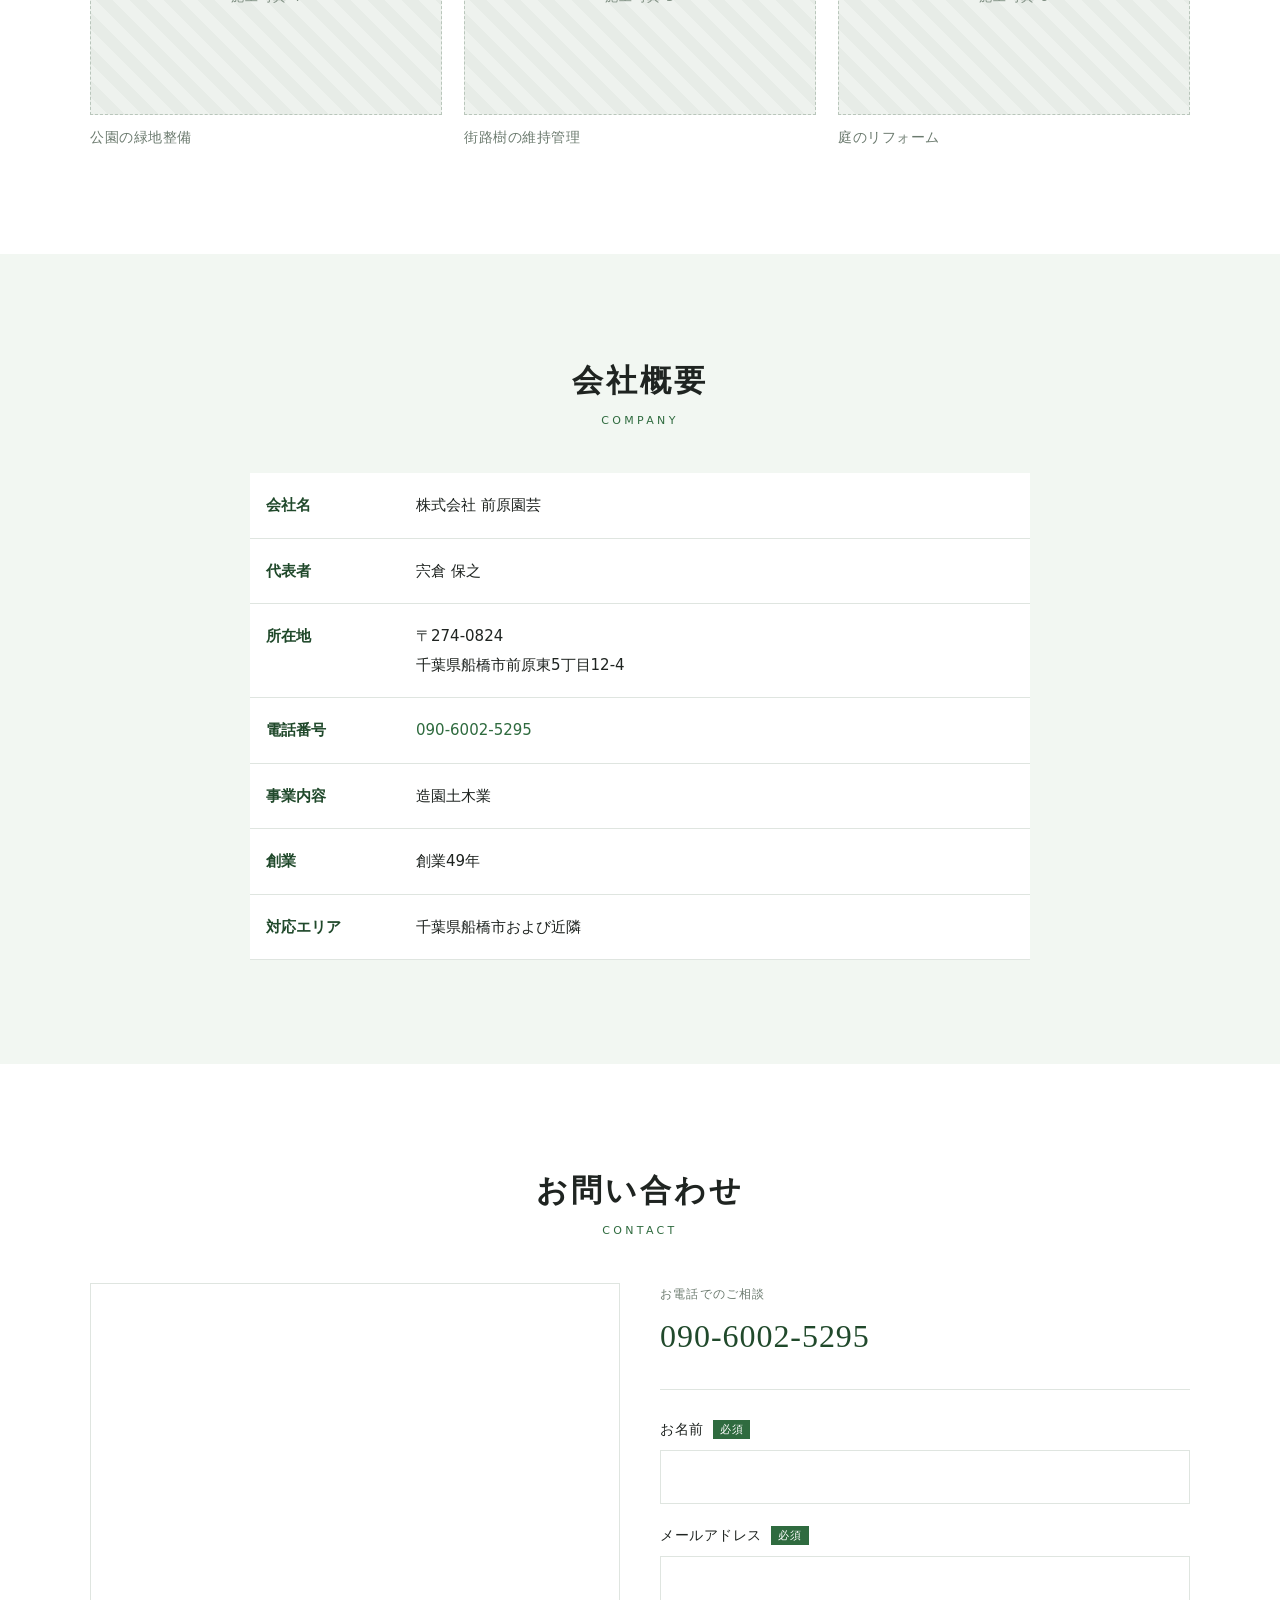
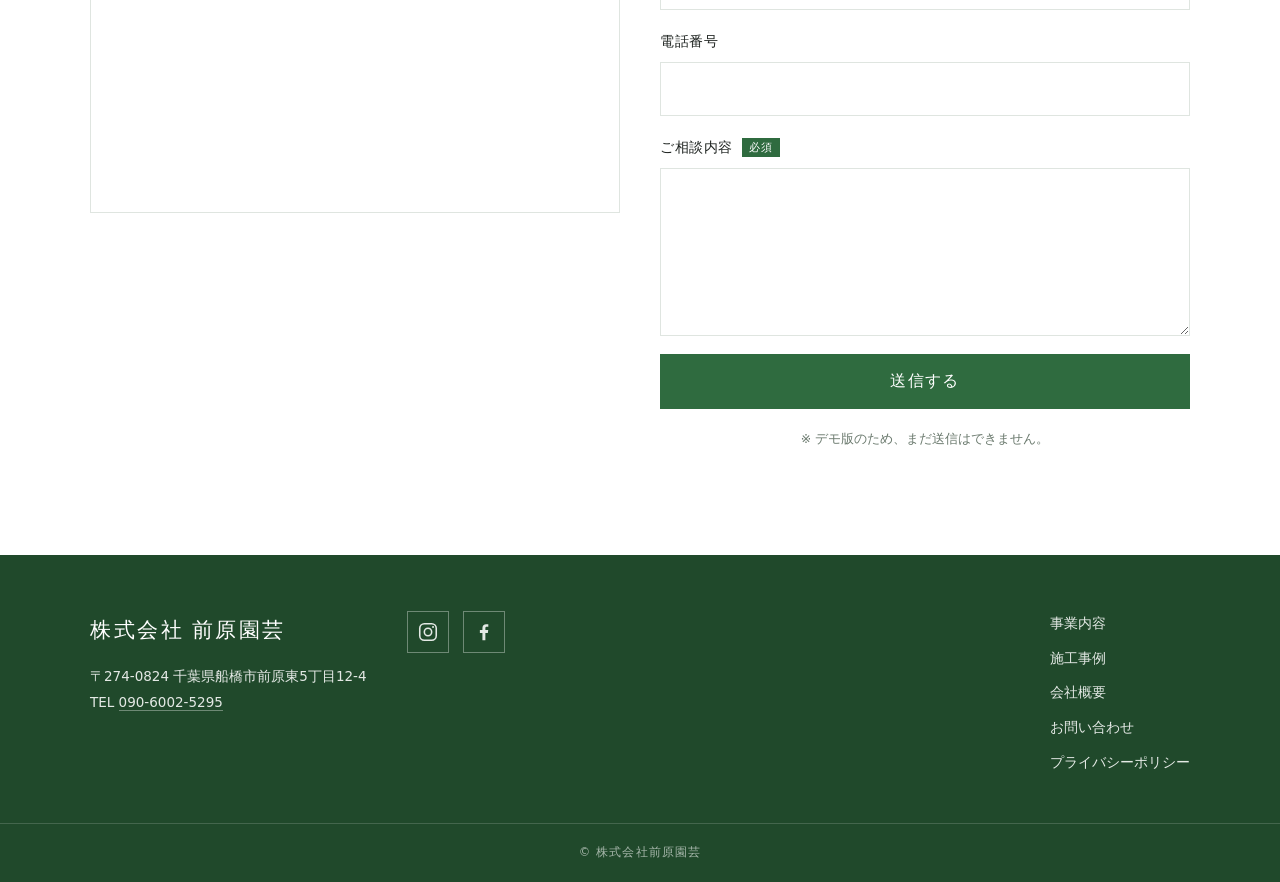
==== commit ad7c37af: "サイト更新 2026-09-30 14:40" ====
--- a/index.html
+++ b/index.html
@@ -18,6 +18,7 @@
 <link rel="stylesheet" href="color-a.css" id="colorset">
 <link rel="stylesheet" href="font-a.css" id="fontset">
 <link rel="stylesheet" href="style.css">
+<link rel="stylesheet" href="pick.css">
 </head>
 <body>
 
@@ -234,8 +235,11 @@
 <div class="pick" id="pick">
   <div class="pick__row">
     <span class="pick__label">案</span>
-    <span class="pick__link is-on">A 標準</span>
-    <a class="pick__link" href="pattern2.html">B 写真先出し</a>
+    <span class="pick__link is-on">1 標準</span>
+    <a class="pick__link" data-plan href="pattern2.html">2 写真先出し</a>
+    <a class="pick__link" data-plan href="pattern3.html">3 大きな文字</a>
+    <a class="pick__link" data-plan href="pattern4.html">4 実績・信頼</a>
+    <a class="pick__link" data-plan href="pattern5.html">5 悩み解決</a>
   </div>
   <div class="pick__row">
     <span class="pick__label">色</span>
@@ -253,51 +257,7 @@
   </div>
 </div>
 
-<script>
-// ★デモ専用：色とフォントの切り替え（?color=c&font=b のようにURLでも指定できる）
-(function () {
-  var box = document.getElementById('pick');
-  var sets = {
-    color: { link: document.getElementById('colorset'), keys: 'abcde', attr: 'color' },
-    font:  { link: document.getElementById('fontset'),  keys: 'abc',   attr: 'font'  }
-  };
-  function apply(kind, k) {
-    var set = sets[kind];
-    if (set.keys.indexOf(k) < 0) k = 'a';
-    set.link.href = kind + '-' + k + '.css';
-    Array.prototype.forEach.call(box.querySelectorAll('[data-' + set.attr + ']'), function (b) {
-      b.classList.toggle('is-on', b.dataset[set.attr] === k);
-    });
-    try { localStorage.setItem('maebara-' + kind, k); } catch (e) {}
-  }
-  var q = new URLSearchParams(location.search);
-  Object.keys(sets).forEach(function (kind) {
-    var saved = null;
-    try { saved = localStorage.getItem('maebara-' + kind); } catch (e) {}
-    apply(kind, q.get(kind) || saved || 'a');
-  });
-  box.addEventListener('click', function (e) {
-    var d = e.target.dataset || {};
-    if (d.color) apply('color', d.color);
-    if (d.font)  apply('font',  d.font);
-  });
-})();
-</script>
-
-<script>
-// スマートフォンのメニュー開閉
-(function () {
-  var b = document.getElementById('burger'), n = document.getElementById('nav');
-  b.addEventListener('click', function () {
-    var open = n.classList.toggle('is-open');
-    b.classList.toggle('is-open', open);
-    b.setAttribute('aria-expanded', open);
-  });
-  n.addEventListener('click', function (e) {
-    if (e.target.tagName === 'A') { n.classList.remove('is-open'); b.classList.remove('is-open'); }
-  });
-})();
-</script>
+<script src="pick.js"></script>
 
 </body>
 </html>
--- a/pick.css
+++ b/pick.css
@@ -0,0 +1,31 @@
+@charset "UTF-8";
+/* ★デモ専用：案・色・書体の切り替えパネル（決定したら、このファイルと .pick の記述を削除する） */
+.pick{
+  position:fixed;right:16px;bottom:16px;z-index:100;
+  background:rgba(255,255,255,.97);border:1px solid var(--line,#dfe5e0);padding:10px 12px;
+  box-shadow:0 4px 20px rgba(0,0,0,.16);border-radius:5px;
+  font-family:"Hiragino Kaku Gothic ProN","Yu Gothic",sans-serif;
+  display:flex;flex-direction:column;gap:8px;max-width:calc(100vw - 32px);
+}
+.pick__row{display:flex;align-items:center;gap:6px;flex-wrap:wrap;}
+.pick__label{font-size:10.5px;color:var(--muted,#6b7a6e);letter-spacing:.1em;width:30px;flex-shrink:0;}
+.pick__row button,.pick__link{
+  font:inherit;font-size:11.5px;padding:6px 9px;cursor:pointer;text-decoration:none;
+  border:1px solid var(--line,#dfe5e0);background:#fff;color:var(--ink,#1f2421);
+  border-radius:3px;transition:.2s;white-space:nowrap;
+}
+.pick__row button:hover,.pick__link:hover{border-color:var(--accent,#2f6b3f);color:var(--accent,#2f6b3f);}
+.pick__row button.is-on,.pick__link.is-on{
+  background:var(--accent,#2f6b3f);border-color:var(--accent,#2f6b3f);color:#fff;cursor:default;
+}
+.sw{width:26px;height:26px;padding:0!important;border-radius:50%!important;
+  background:var(--c)!important;border:2px solid #fff!important;box-shadow:0 0 0 1px var(--line,#dfe5e0);}
+.sw:hover{box-shadow:0 0 0 2px var(--muted,#6b7a6e);}
+.sw.is-on{box-shadow:0 0 0 2px var(--ink,#1f2421);}
+
+@media (max-width:640px){
+  .pick{left:10px;right:10px;bottom:10px;padding:8px 10px;gap:6px;}
+  .pick__row{justify-content:center;}
+  .pick__label{width:auto;}
+  .pick__row button:not(.sw),.pick__link{font-size:11px;padding:5px 7px;}
+}
